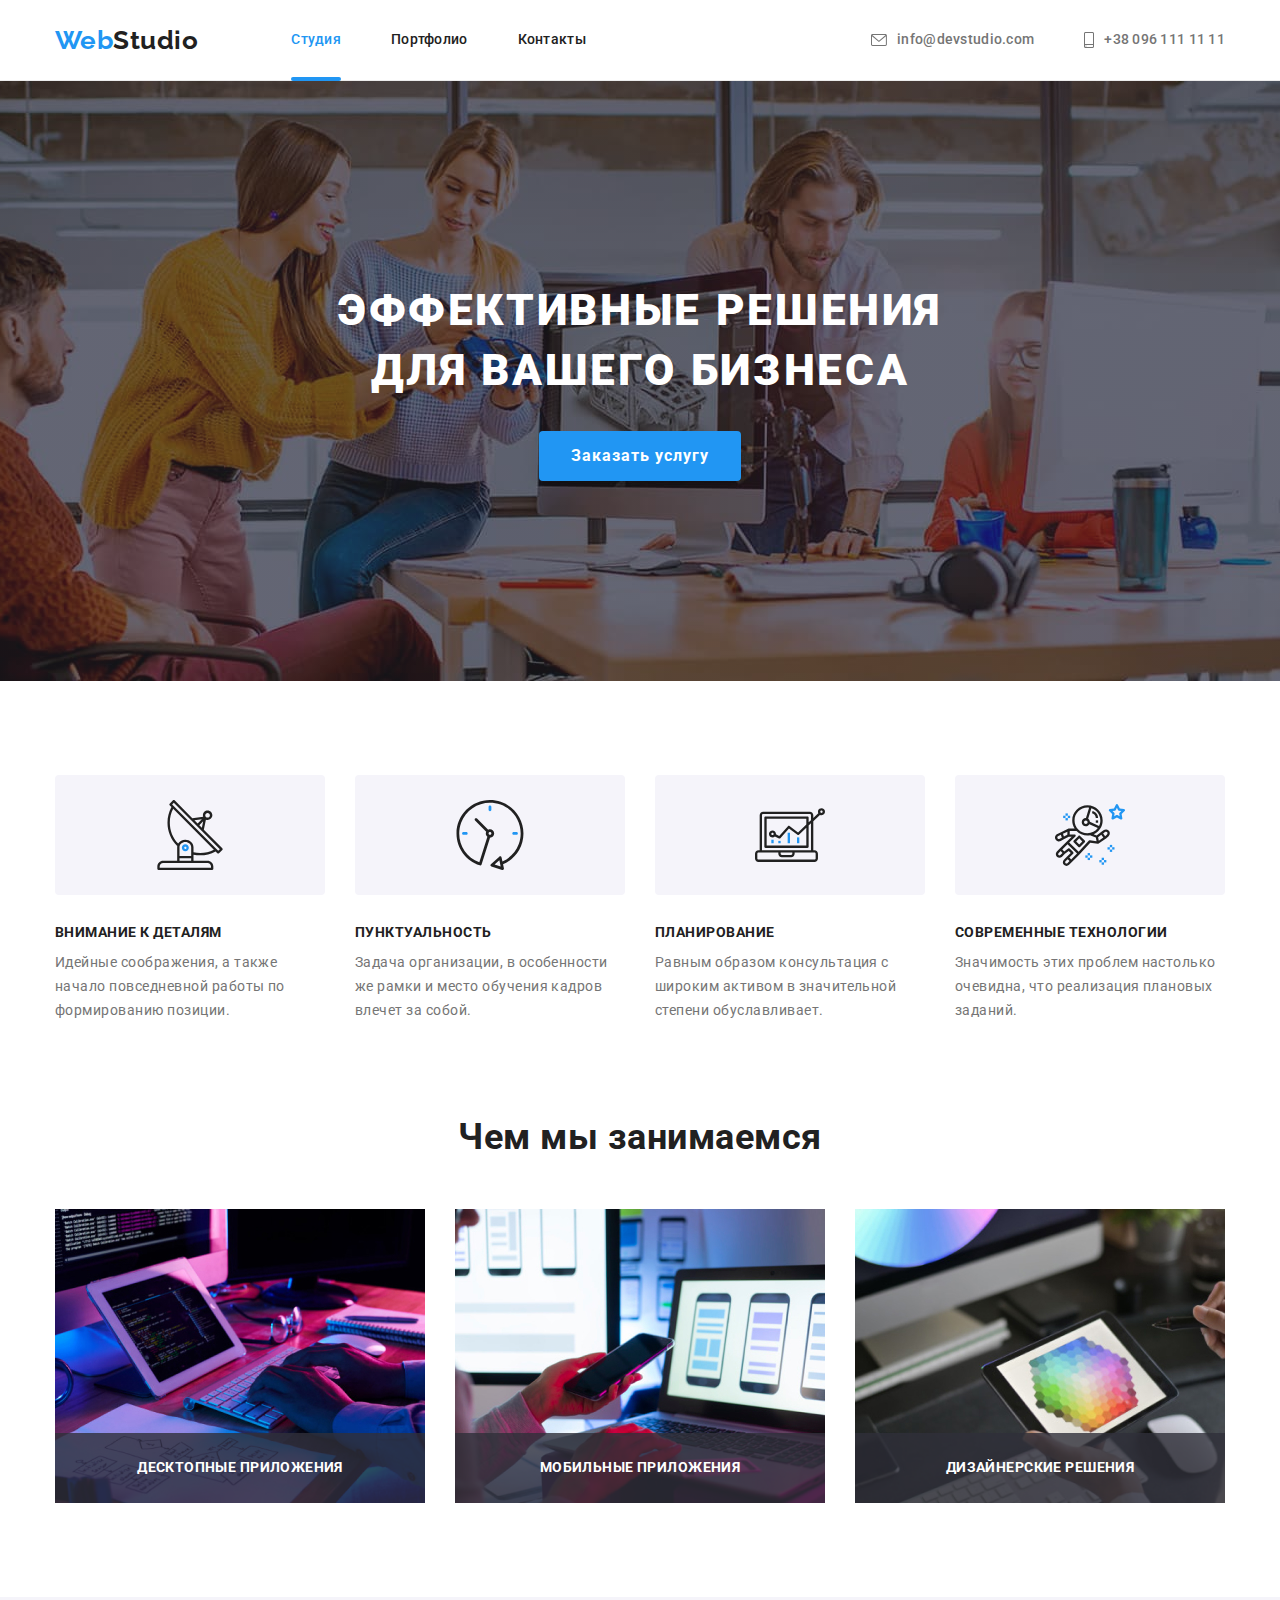
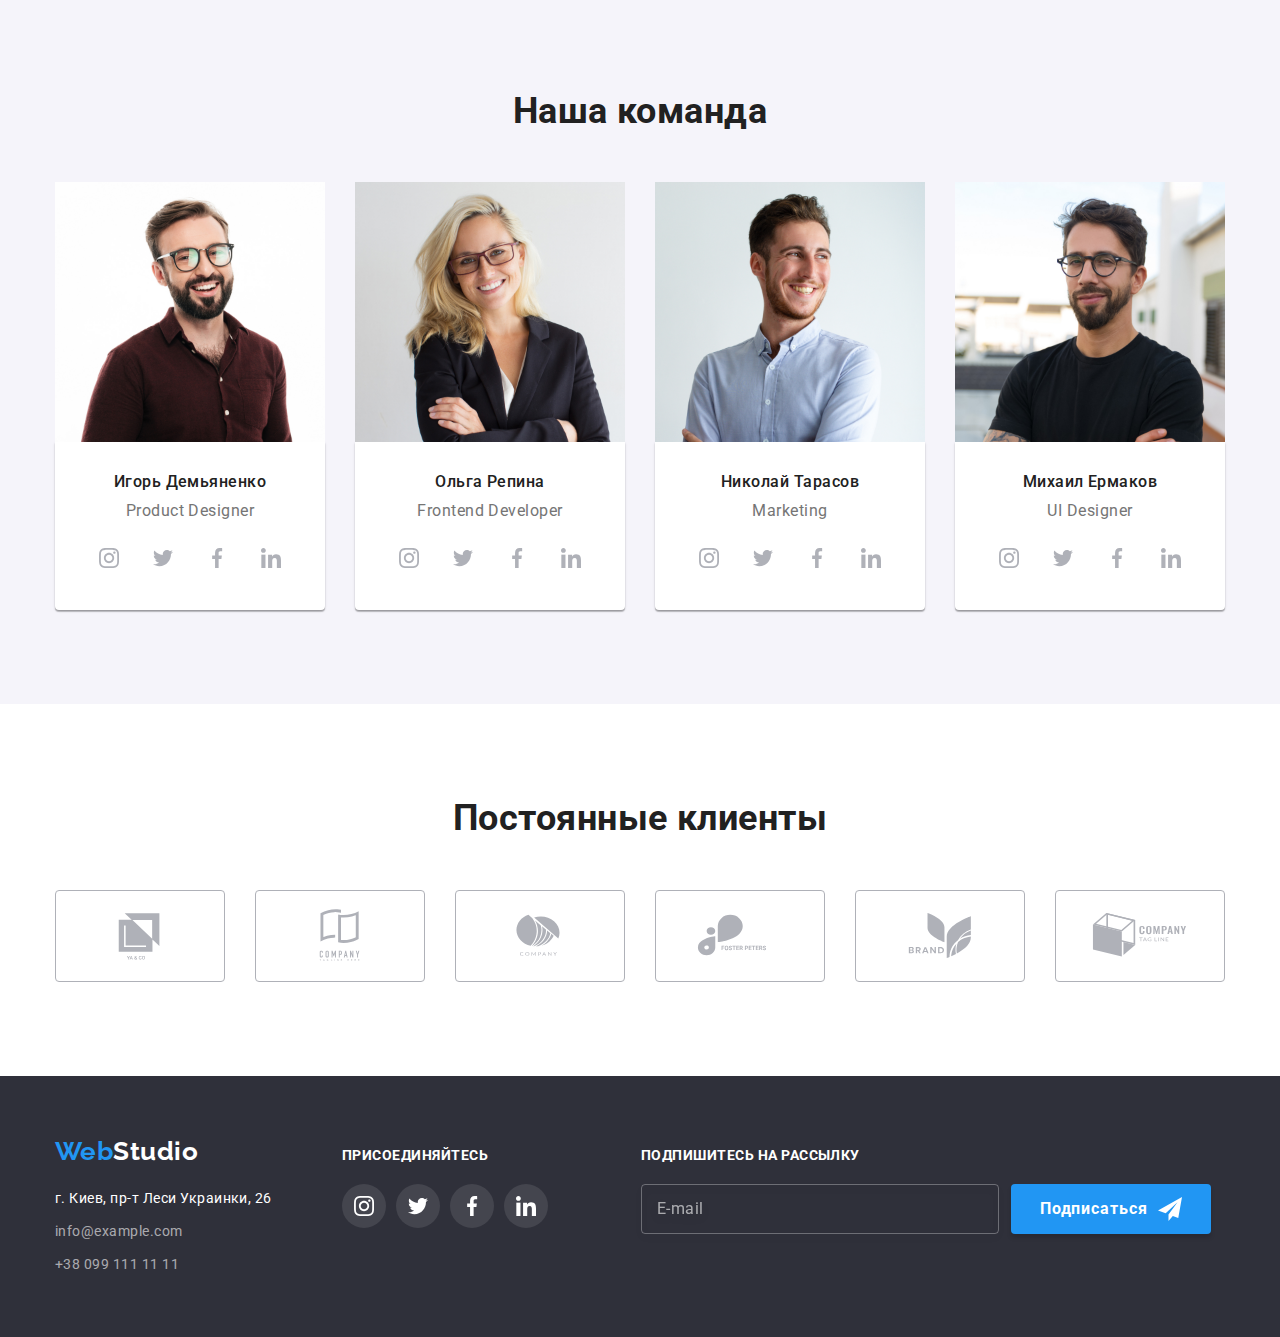
==== index.html @ 92950738 "Добавлены файлы шестой домашней работы" ====
<!DOCTYPE html>
<html lang="ru">
<head>
  <meta charset="UTF-8" />
  <meta http-equiv="X-UA-Compatible" content="IE=edge" />
  <meta name="viewport" content="width=device-width, initial-scale=1.0" />
  <title>WebStudio</title>
  <link rel="preconnect" href="https://fonts.googleapis.com" />
  <link rel="preconnect" href="https://fonts.gstatic.com" crossorigin />
  <link href="https://fonts.googleapis.com/css2?family=Raleway:wght@700&family=Roboto:wght@400;500;700;900&display=swap"
    rel="stylesheet" />
  <link rel="stylesheet" href="https://cdnjs.cloudflare.com/ajax/libs/modern-normalize/1.1.0/modern-normalize.min.css" />
  <link rel="stylesheet" href="./css/styles.css" />
</head>
<body>
  <!-- Шапка сайта -->
  <header class="page-header">
    <div class="header-container container">
      <a href="/" class="logo header-logo-margin">Web<span class="header-logo">Studio</span></a>

      <!-- Навигация сайта -->
      <nav>
        <ul class="site-nav list">
          <li class="site-nav-item">
            <a href="./index.html" class="site-nav-link current">Студия</a>
          </li>
          <li class="site-nav-item">
            <a href="./portfolio.html" class="site-nav-link">Портфолио</a>
          </li>
          <li class="site-nav-item">
            <a href="" class="site-nav-link">Контакты</a>
          </li>
        </ul>
      </nav>

      <ul class="contacts-nav list">
        <li class="contacts-nav-item">
          <a href="mailto:info@devstudio.com" class="contacts-nav-link">
            <svg class="contacts-nav-icon" width="16" height="12">
              <use href="./images/icons.svg#envelope-icon"></use>
            </svg>
          info@devstudio.com</a>
        </li>
        <li class="contacts-nav-item">
          <a href="tel:+380961111111" class="contacts-nav-link">
            <svg class="contacts-nav-icon" width="10" height="16">
              <use href="./images/icons.svg#smartphone-icon"></use>
            </svg>
            +38 096 111 11 11</a>
        </li>
      </ul>
    </div>
  </header>
    
  <!-- Основная часть сайта -->
  <main>
    <!-- Герой -->
    <section class="hero hero-overlay">
      <div class="container">
        <h1 class="hero-title">Эффективные решения для вашего бизнеса</h1>
        <button type="button" class="hero-button button" data-modal-open>Заказать услугу</button>
      </div>
    </section>

    <!-- Особенности -->
    <section class="features section">
      <div class="container">
        <h2 class="features-title section-title visually-hidden">Особенности</h2>

        <ul class="features-list list">
          <li class="features-list-item">
            <div class="features-icon-bg">
              <svg class="antenna-icon" width="70" height="70">
                <use href="./images/icons.svg#antenna-icon"></use>
              </svg>
            </div>
            <h3 class="features-list-title">Внимание к деталям</h3>
            <p class="features-list-text">
              Идейные соображения, а также начало повседневной работы по формированию позиции.
            </p>
          </li>

          <li class="features-list-item">
            <div class="features-icon-bg">
              <svg class="clock-icon" width="70" height="70">
                <use href="./images/icons.svg#clock-icon"></use>
              </svg>
            </div>
            <h3 class="features-list-title">Пунктуальность</h3>
            <p class="features-list-text">
              Задача организации, в особенности же рамки и место обучения кадров влечет за собой.
            </p>
          </li>

          <li class="features-list-item">
            <div class="features-icon-bg">
              <svg class="diagram-icon" width="70" height="70">
                <use href="./images/icons.svg#diagram-icon"></use>
              </svg>
            </div>
            <h3 class="features-list-title">Планирование</h3>
            <p class="features-list-text">
              Равным образом консультация с широким активом в значительной степени обуславливает.
            </p>
          </li>

          <li class="features-list-item">
            <div class="features-icon-bg">
              <svg class="astronaut-icon" width="70" height="70">
                <use href="./images/icons.svg#astronaut-icon"></use>
              </svg>
            </div>
            <h3 class="features-list-title">Современные технологии</h3>
            <p class="features-list-text">
              Значимость этих проблем настолько очевидна, что реализация плановых заданий.
            </p>
          </li>
        </ul>
      </div>
    </section>
            
    <!-- Чем мы занимаемся -->      
    <section class="skills section no-padding">
      <div class="container">
        <h2 class="skills-title section-title">Чем мы занимаемся</h2>

        <ul class="skills-list list">
          <li class="skills-list-item">
            <div class="skills-list-thumb">
              <img src="./images/work-1.jpg" 
                alt="Человек печатает на клавиатуре подключенной к планшету" 
                width="370"
                height="294" 
                class=skills-list-img />
              <p class="skills-list-text">Десктопные приложения</p>
            </div>
          </li>

          <li class="skills-list-item">
            <div class="skills-list-thumb">
              <img src="./images/work-2.jpg" 
                alt="Человек держит смартфон и работает за компьютером" 
                width="370"
                height="294"
                class=skills-list-img />
              <p class="skills-list-text">Мобильные приложения</p>
            </div>
          </li>

          <li class="skills-list-item">
            <div class="skills-list-thumb">
              <img src="./images/work-3.jpg" 
                alt="Человек работает с палитрой цветов на планшете" 
                width="370"
                height="294"
                class=skills-list-img />
              <p class="skills-list-text">Дизайнерские решения</p>
            </div>
          </li>
        </ul>
      </div>
    </section>

    <!-- Наша команда -->
    <section class="team section">
      <div class="container">
        <h2 class="team-title section-title">Наша команда</h2>

        <ul class="team-list list">
          <li class="team-list-item">
            <img src="./images/man-1.jpg" 
              alt="Мужчина в очках и бордовой рубашке" 
              width="270"
              height="260" 
              class="team-list-img" />
            <div class="team-card-container">
              <h3 class="team-card-title">Игорь Демьяненко</h3>
              <p class="team-card-text" lang="en">Product Designer</p>

              <ul class="team-social-list list">
                <li class="team-social-item">
                  <a href="" class="team-social-link" aria-label="Instagram">
                    <svg class="team-social-icon" width="20" height="20">
                      <use href="./images/icons.svg#instagram-icon"></use>
                    </svg>
                  </a>
                </li>
                <li class="team-social-item">
                  <a href="" class="team-social-link" aria-label="Twitter">
                    <svg class="team-social-icon" width="20" height="20">
                      <use href="./images/icons.svg#twitter-icon"></use>
                    </svg>
                  </a>
                </li>
                <li class="team-social-item">
                  <a href="" class="team-social-link" aria-label="Facebook">
                    <svg class="team-social-icon" width="20" height="20">
                      <use href="./images/icons.svg#facebook-icon"></use>
                    </svg>
                  </a>
                </li>
                <li class="team-social-item">
                  <a href="" class="team-social-link" aria-label="LinkedIn">
                    <svg class="team-social-icon" width="20" height="20">
                      <use href="./images/icons.svg#linkedin-icon"></use>
                    </svg>
                  </a>
                </li>
              </ul>
            </div>
          </li>

          <li class="team-list-item">
            <img src="./images/woman-2.jpg" 
              alt="Женщина в очках и пиджаке" 
              width="270"
              height="260"
              class="team-list-img" />
            <div class="team-card-container">
              <h3 class="team-card-title">Ольга Репина</h3>
              <p class="team-card-text" lang="en">Frontend Developer</p>

              <ul class="team-social-list list">
                <li class="team-social-item">
                  <a href="" class="team-social-link" aria-label="Instagram">
                    <svg class="team-social-icon" width="20" height="20">
                      <use href="./images/icons.svg#instagram-icon"></use>
                    </svg>
                  </a>
                </li>
                <li class="team-social-item">
                  <a href="" class="team-social-link" aria-label="Twitter">
                    <svg class="team-social-icon" width="20" height="20">
                      <use href="./images/icons.svg#twitter-icon"></use>
                    </svg>
                  </a>
                </li>
                <li class="team-social-item">
                  <a href="" class="team-social-link" aria-label="Facebook">
                    <svg class="team-social-icon" width="20" height="20">
                      <use href="./images/icons.svg#facebook-icon"></use>
                    </svg>
                  </a>
                </li>
                <li class="team-social-item">
                  <a href="" class="team-social-link" aria-label="LinkedIn">
                    <svg class="team-social-icon" width="20" height="20">
                      <use href="./images/icons.svg#linkedin-icon"></use>
                    </svg>
                  </a>
                </li>
              </ul>
            </div>
          </li>

          <li class="team-list-item">
            <img src="./images/man-3.jpg" 
              alt="Мужчина в голубой рубашке" 
              width="270"
              height="260"
              class="team-list-img" />
            <div class="team-card-container">
              <h3 class="team-card-title">Николай Тарасов</h3>
              <p class="team-card-text" lang="en">Marketing</p>

              <ul class="team-social-list list">
                <li class="team-social-item">
                  <a href="" class="team-social-link" aria-label="Instagram">
                    <svg class="team-social-icon" width="20" height="20">
                      <use href="./images/icons.svg#instagram-icon"></use>
                    </svg>
                  </a>
                </li>
                <li class="team-social-item">
                  <a href="" class="team-social-link" aria-label="Twitter">
                    <svg class="team-social-icon" width="20" height="20">
                      <use href="./images/icons.svg#twitter-icon"></use>
                    </svg>
                  </a>
                </li>
                <li class="team-social-item">
                  <a href="" class="team-social-link" aria-label="Facebook">
                    <svg class="team-social-icon" width="20" height="20">
                      <use href="./images/icons.svg#facebook-icon"></use>
                    </svg>
                  </a>
                </li>
                <li class="team-social-item">
                  <a href="" class="team-social-link" aria-label="LinkedIn">
                    <svg class="team-social-icon" width="20" height="20">
                      <use href="./images/icons.svg#linkedin-icon"></use>
                    </svg>
                  </a>
                </li>
              </ul>
            </div>
          </li>
          
          <li class="team-list-item">
            <img src="./images/man-4.jpg" 
              alt="Мужчина в очках и черной футболке" 
              width="270"
              height="260"
              class="team-list-img" />
            <div class="team-card-container">
              <h3 class="team-card-title">Михаил Ермаков</h3>
              <p class="team-card-text" lang="en">UI Designer</p>

              <ul class="team-social-list list">
                <li class="team-social-item">
                  <a href="" class="team-social-link" aria-label="Instagram">
                    <svg class="team-social-icon" width="20" height="20">
                      <use href="./images/icons.svg#instagram-icon"></use>
                    </svg>
                  </a>
                </li>
                <li class="team-social-item">
                  <a href="" class="team-social-link" aria-label="Twitter">
                    <svg class="team-social-icon" width="20" height="20">
                      <use href="./images/icons.svg#twitter-icon"></use>
                    </svg>
                  </a>
                </li>
                <li class="team-social-item">
                  <a href="" class="team-social-link" aria-label="Facebook">
                    <svg class="team-social-icon" width="20" height="20">
                      <use href="./images/icons.svg#facebook-icon"></use>
                    </svg>
                  </a>
                </li>
                <li class="team-social-item">
                  <a href="" class="team-social-link" aria-label="LinkedIn">
                    <svg class="team-social-icon" width="20" height="20">
                      <use href="./images/icons.svg#linkedin-icon"></use>
                    </svg>
                  </a>
                </li>
              </ul>
            </div>
          </li>
        </ul>
      </div>
    </section>

    <!-- Постоянные клиенты -->
    <section class="clients section">
      <div class="container">
        <h2 class="clients-title section-title">Постоянные клиенты</h2>

        <ul class="clients-list list">
          <li class="clients-list-item">
            <a href="" class="clients-list-link">
              <svg class="clients-list-icon" width="106" height="60">
                <use href="./images/icons.svg#logo-company-1"></use>
              </svg>
            </a>
          </li>
          <li class="clients-list-item">
            <a href="" class="clients-list-link">
              <svg class="clients-list-icon" width="106" height="60">
                <use href="./images/icons.svg#logo-company-2"></use>
              </svg>
            </a>
          </li>
          <li class="clients-list-item">
            <a href="" class="clients-list-link">
              <svg class="clients-list-icon" width="106" height="60">
                <use href="./images/icons.svg#logo-company-3"></use>
              </svg>
            </a>
          </li>
          <li class="clients-list-item">
            <a href="" class="clients-list-link">
              <svg class="clients-list-icon" width="106" height="60">
                <use href="./images/icons.svg#logo-company-4"></use>
              </svg>
            </a>
          </li>
          <li class="clients-list-item">
            <a href="" class="clients-list-link">
              <svg class="clients-list-icon" width="106" height="60">
                <use href="./images/icons.svg#logo-company-5"></use>
              </svg>
            </a>
          </li>
          <li class="clients-list-item">
            <a href="" class="clients-list-link">
              <svg class="clients-list-icon" width="106" height="60">
                <use href="./images/icons.svg#logo-company-6"></use>
              </svg>
            </a>
          </li>
        </ul>
      </div>
    </section>
  </main>

  <!-- Подвал сайта-->
  <footer class="footer">
    <div class="footer-container container">
      <div class="address-connect">
        <a href="/" class="logo footer-logo-margin">Web<span class="footer-logo">Studio</span></a>
        <address>

          <ul class="address-list list">
            <li class="address-list-item">
              <a href="https://goo.gl/maps/LnpC9YfZU35sji429" 
                target="_blank" 
                rel="noopener noreferrer nofollow"
                class="address-list-link map">г. Киев, пр-т Леси Украинки, 26
              </a>
            </li>
            <li class="address-list-item">
              <a href="mailto:info@example.com" class="address-list-link">info@example.com</a>
            </li>
            <li class="address-list-item">
              <a href="tel:+380991111111" class="address-list-link">+38 099 111 11 11</a>
            </li>
          </ul>
        </address>
      </div>

      <div class="footer-connect">
        <p class="footer-connect-text">присоединяйтесь</p>
        <ul class="footer-connect-list list">
          <li class="footer-connect-item">
            <a href="" class="footer-connect-link" aria-label="Instagram">
              <svg class="footer-connect-icon" width="20" height="20">
                <use href="./images/icons.svg#instagram-icon"></use>
              </svg>
            </a>
          </li>
          <li class="footer-connect-item">
            <a href="" class="footer-connect-link" aria-label="Twitter">
              <svg class="footer-connect-icon" width="20" height="20">
                <use href="./images/icons.svg#twitter-icon"></use>
              </svg>
            </a>
          </li>
          <li class="footer-connect-item">
            <a href="" class="footer-connect-link" aria-label="Facebook">
              <svg class="footer-connect-icon" width="20" height="20">
                <use href="./images/icons.svg#facebook-icon"></use>
              </svg>
            </a>
          </li>
          <li class="footer-connect-item">
            <a href="" class="footer-connect-link" aria-label="LinkedIn">
              <svg class="footer-connect-icon" width="20" height="20">
                <use href="./images/icons.svg#linkedin-icon"></use>
              </svg>
            </a>
          </li>
        </ul>
      </div>

      <div class="footer-form-decor">
        <p class="footer-form-title">Подпишитесь на рассылку</p>
        <form class="footer-form">
          <label for="subscribe-email" class="footer-form-label"></label>
          <input 
            type="email" 
            name="subcribe-email" 
            class="footer-form-input" 
            placeholder="E-mail" 
            required 
            id="subscribe-email" 
          />

          <button type="submit" class="footer-form-btn">Подписаться
            <svg class="footer-send-icon" width="24" height="24">
              <use href="./images/icons.svg#icon-send"></use>
            </svg>
          </button>
        </form>
      </div>
    </div>
  </footer>

  <!-- Модальное окно -->
  <div class="backdrop is-hidden" data-modal>
    <div class="modal">
      <button type="button" class="modal-close-btn" data-modal-close>
        <svg class="modal-close-btn-icon" width="18" height="18">
          <use href="./images/icons.svg#close-btn-icon"></use>
        </svg>
      </button>
      <p class="modal-form-title">Оставьте свои данные, мы вам перезвоним</p>
      <form class="modal-form">
        <div class="modal-form-field">
          <label for="user-name" class="modal-form-label">Имя</label>
          <div class="modal-input-wrap">
            <input 
              type="text" 
              name="user-name" 
              class="modal-form-input" 
              id="user-name" 
              required 
            />
            <svg class="modal-icon" width="18" height="18">
              <use href="./images/icons.svg#person-modal-icon"></use>
            </svg>
          </div>
        </div>
        <div class="modal-form-field">
          <label for="user-tel" class="modal-form-label">Телефон</label>
          <div class="modal-input-wrap">
            <input 
              type="tel" 
              name="user-tel" 
              class="modal-form-input" 
              id="user-tel" 
              required 
            />
            <svg class="modal-icon" width="18" height="18">
              <use href="./images/icons.svg#phone-modal-icon"></use>
            </svg>
          </div>
        </div>
        <div class="modal-form-field">
          <label for="user-email" class="modal-form-label">Почта</label>
          <div class="modal-input-wrap">
            <input 
              type="email" 
              name="user-email" 
              class="modal-form-input" 
              id="user-email" 
              required 
            />
            <svg class="modal-icon" width="18" height="18">
              <use href="./images/icons.svg#email-modal-icon"></use>
            </svg>
          </div>
        </div>
        <div class="modal-form-field">
          <label for="user-comment" class="modal-form-label">Комментарий</label>
          <textarea 
            name="user-comment" 
            id="user-comment"  
            class="modal-form-text-area"
            placeholder="Введите текст"
          ></textarea>
        </div>

        <div class="modal-form-agreement">
          <input 
            type="checkbox" 
            name="user-agreement" 
            class="modal-form-check visually-hidden"
            id="user-agreement" 
          />
          <label for="user-agreement" class="modal-form-agreement-text">
            <span>
              <svg class="modal-check-icon" width="16" height="15">
                <use href="./images/icons.svg#check-icon"></use>
              </svg>
            </span>
            Соглашаюсь с рассылкой и принимаю&nbsp;<a href="/" class="modal-form-agreement-link">Условия договора</a>
          </label>
        </div>

        <button type="submit" class="button modal-form-btn">Отправить</button>
      </form>
    </div>
  </div>

  <!-- JavaScript-->
  <script src="./js/modal.js"></script>
</body>
</html>
---- css/styles.css ----
:root {
  --primary-text-color: #757575;
  --secondary-text-color: #ffffff;
  --title-text-color: #212121;
  --accent-color: #2196f3;
  --primary-bg-color: #ffffff;
  --secondary-bg-color: #f5f4fa;
  --footer-bg-color: #2f303a;
  --hero-button-hover: #188ce8;
  --social-link-color: #afb1b8;
  --container-border-color: #eeeeee;

  --card-set-gap: 30px;

  --transition-cubic: cubic-bezier(0.4, 0, 0.2, 1);
}

p,
h1,
h2,
h3,
h4,
h5,
h6 {
  padding-top: 0;
  padding-bottom: 0;
  margin-top: 0;
  margin-bottom: 0;
}

img {
  display: block;
  max-width: 100%;
  height: auto;
}

body {
  font-family: Roboto, sans-serif;
  letter-spacing: 0.03em;

  background-color: var(--primary-bg-color);
  color: var(--primary-text-color);
}

.list {
  list-style: none;

  padding: 0;
  margin: 0;
}

.container {
  width: 1200px;
  padding-left: 15px;
  padding-right: 15px;
  margin-left: auto;
  margin-right: auto;
}

/* -------------------------------- Header -------------------------------- */

.header-container {
  display: flex;
  align-items: center;
}

.page-header {
  border-bottom: 1px solid #ececec;
}

.logo {
  display: inline-block;

  font-family: Raleway, sans-serif;
  font-weight: 700;
  font-size: 26px;
  line-height: 1.19;
  text-decoration: none;

  color: var(--accent-color);
}

.header-logo-margin {
  padding-top: 24px;
  padding-bottom: 24px;
  margin-right: 93px;
}

.header-logo {
  color: var(--title-text-color);
}

.visually-hidden {
  position: absolute;
  clip: rect(0 0 0 0);

  width: 1px;
  height: 1px;

  margin: -1px;
}

/* -------------------------------- Site nav -------------------------------- */

.site-nav {
  display: flex;
}

.site-nav-item {
  position: relative;
}

.current::after {
  position: absolute;
  bottom: -1px;
  left: 0;
  content: '';

  width: 100%;
  height: 4px;

  background-color: var(--accent-color);
  border-radius: 2px;
}

.site-nav-item:not(:last-child) {
  margin-right: 50px;
}

.site-nav-link {
  display: block;
  padding-top: 32px;
  padding-bottom: 32px;

  font-weight: 500;
  font-size: 14px;
  line-height: 1.14;
  letter-spacing: 0.02em;
  text-decoration: none;

  color: var(--title-text-color);

  transition: color 250ms var(--transition-cubic);
}

.site-nav-link:hover,
.site-nav-link:focus {
  color: var(--accent-color);
}

.site-nav-link.current {
  color: var(--accent-color);
}

/* -------------------------------- Contacts nav -------------------------------- */

.contacts-nav {
  display: flex;
  margin-left: auto;
}

.contacts-nav-item:not(:last-child) {
  margin-right: 50px;
}

.contacts-nav-link {
  display: flex;
  padding-top: 32px;
  padding-bottom: 32px;
  align-items: center;

  font-weight: 500;
  font-size: 14px;
  line-height: 1.14;
  letter-spacing: 0.02em;
  text-decoration: none;

  color: var(--primary-text-color);

  transition: color 250ms var(--transition-cubic);
}

.contacts-nav-link:hover,
.contacts-nav-link:focus {
  color: var(--accent-color);
}

.contacts-nav-icon {
  margin-right: 10px;

  fill: currentColor;
}

/* -------------------------------- Hero -------------------------------- */

.hero {
  padding-top: 200px;
  padding-bottom: 200px;

  text-align: center;
}

.hero-overlay {
  max-width: 1600px;
  height: 600px;
  margin-left: auto;
  margin-right: auto;

  background-image: linear-gradient(
      rgba(47, 48, 58, 0.4),
      rgba(47, 48, 58, 0.4)
    ),
    url(../images/hero-bg.jpg);
  background-repeat: no-repeat;
  background-position: center;
  background-size: cover;
  background-color: var(--footer-bg-color);
}

.hero-title {
  width: 696px;
  margin: 0 auto;
  margin-bottom: 30px;

  font-weight: 900;
  font-size: 44px;
  line-height: 1.36;
  letter-spacing: 0.06em;
  text-transform: uppercase;

  color: var(--secondary-text-color);
}

/* -------------------------------- Section -------------------------------- */

.section {
  padding-top: 94px;
  padding-bottom: 94px;
}

.section.no-padding {
  padding-top: 0;
  padding-bottom: 94px;
}

.section-title {
  margin-bottom: 0;

  font-weight: 700;
  font-size: 36px;
  line-height: 1.16;
  text-align: center;

  color: var(--title-text-color);
}

/* -------------------------------- Features -------------------------------- */

.features-list {
  display: flex;
  flex-wrap: wrap;
  justify-content: center;
  align-items: center;
  margin-left: calc(-1 * var(--card-set-gap));
}

.features-list-item {
  flex-basis: calc(100% / 4 - var(--card-set-gap));
  margin-left: var(--card-set-gap);
}

.features-icon-bg {
  display: flex;
  justify-content: center;
  align-items: center;

  width: 270px;
  height: 120px;
  margin-bottom: var(--card-set-gap);
  border-radius: 4px;

  background-color: var(--secondary-bg-color);
}

.antenna-icon {
  display: flex;
  justify-content: center;
  align-items: center;
}

.features-list-title {
  margin-bottom: 10px;

  font-weight: 700;
  font-size: 14px;
  line-height: 1.14;
  text-transform: uppercase;

  color: var(--title-text-color);
}

.features-list-text {
  font-weight: 400;
  font-size: 14px;
  line-height: 1.71;
}

/* -------------------------------- Skills -------------------------------- */

.skills-title {
  margin-bottom: 50px;
}

.skills-list {
  display: flex;
  flex-wrap: wrap;
  justify-content: center;
  margin-left: calc(-1 * var(--card-set-gap));
}

.skills-list-item {
  flex-basis: calc(100% / 3 - var(--card-set-gap));
  margin-left: var(--card-set-gap);
}

.skills-list-thumb {
  position: relative;
}

.skills-list-text {
  position: absolute;
  width: 370px;
  height: 70px;
  bottom: 0;
  left: 0;

  display: flex;
  justify-content: center;
  align-items: center;

  font-weight: 700;
  font-size: 14px;
  line-height: 1.14;
  text-align: center;
  letter-spacing: 0.03em;
  text-transform: uppercase;

  color: var(--secondary-text-color);
  background-color: rgba(47, 48, 58, 0.8);
}

/* -------------------------------- Team -------------------------------- */

.team {
  background-color: var(--secondary-bg-color);
}

.team-title {
  margin-bottom: 50px;
}

.team-list {
  display: flex;
  flex-wrap: wrap;
  justify-content: center;
  margin-left: calc(-1 * var(--card-set-gap));
}

.team-list-item {
  flex-basis: calc(100% / 4 - var(--card-set-gap));
  margin-left: var(--card-set-gap);
}

.team-card-container {
  padding: 30px 32px;
  border-radius: 0px 0px 4px 4px;

  text-align: center;

  box-shadow: 0px 1px 3px rgba(0, 0, 0, 0.12), 0px 1px 1px rgba(0, 0, 0, 0.14),
    0px 2px 1px rgba(0, 0, 0, 0.2);
  background-color: var(--primary-bg-color);
}

.team-card-title {
  margin-bottom: 10px;

  font-weight: 500;
  font-size: 16px;
  line-height: 1.19;

  color: var(--title-text-color);
}

.team-card-text {
  margin-bottom: 16px;

  font-weight: 400;
  font-size: 16px;
  line-height: 1.19;
}

.team-social-list {
  display: flex;
  justify-content: center;
  align-items: center;
}

.team-social-item + .team-social-item {
  margin-left: 10px;
}

.team-social-link {
  display: flex;
  justify-content: center;
  align-items: center;

  width: 44px;
  height: 44px;

  border-radius: 50%;
  background-color: transparent;

  color: var(--social-link-color);

  transition: color 250ms var(--transition-cubic),
    background-color 250ms var(--transition-cubic);
}

.team-social-link:hover,
.team-social-link:focus {
  color: var(--secondary-text-color);
  background-color: var(--accent-color);
}

.team-social-icon {
  fill: currentColor;
}

/* -------------------------------- Clients -------------------------------- */

.clients-title {
  margin-bottom: 50px;
}

.clients-list {
  display: flex;
  justify-content: center;
  align-items: center;
}

.clients-list-item + .clients-list-item {
  margin-left: var(--card-set-gap);
}

.clients-list-link {
  display: flex;
  justify-content: center;
  align-items: center;
  box-sizing: border-box;

  width: 170px;
  height: 92px;
  border: 1px solid var(--social-link-color);
  border-radius: 4px;

  color: var(--social-link-color);

  transition: color 250ms var(--transition-cubic),
    border-color 250ms var(--transition-cubic);
}

.clients-list-link:hover,
.clients-list-link:focus {
  color: var(--accent-color);
  border-color: var(--accent-color);
}

.clients-list-icon {
  fill: currentColor;
}

/* -------------------------------- Footer -------------------------------- */

.footer {
  padding-top: 60px;
  padding-bottom: 60px;

  background-color: var(--footer-bg-color);
}

.footer-container {
  display: flex;
  align-items: baseline;
}

.footer-logo-margin {
  margin-bottom: 20px;
}

.footer-logo {
  color: var(--secondary-text-color);
}

.address-list-item:not(:last-child) {
  display: block;
  margin-bottom: 9px;
}

.address-list-link {
  font-family: Roboto;
  font-style: normal;
  font-size: 14px;
  line-height: 1.71;
  text-decoration: none;

  color: rgba(255, 255, 255, 0.6);

  transition: color 250ms var(--transition-cubic);
}

.address-list-link:hover,
.address-list-link:focus {
  color: var(--accent-color);
}

.address-list-link.map {
  color: var(--secondary-text-color);
}

.footer-connect {
  margin-left: 70px;
}

.footer-connect-text {
  margin-bottom: 20px;

  font-weight: 700;
  font-size: 14px;
  line-height: 1.14;
  text-transform: uppercase;

  color: var(--secondary-text-color);
}

.footer-connect-list {
  display: flex;
  flex-wrap: wrap;
}

.footer-connect-item + .footer-connect-item {
  margin-left: 10px;
}

.footer-connect-link {
  display: flex;
  justify-content: center;
  align-items: center;

  width: 44px;
  height: 44px;
  border-radius: 50%;

  color: var(--secondary-text-color);
  background-color: rgba(255, 255, 255, 0.1);

  transition: background-color 250ms var(--transition-cubic);
}

.footer-connect-link:hover,
.footer-connect-link:focus {
  background-color: var(--accent-color);
}

.footer-connect-icon {
  fill: currentColor;
}

.footer-form-decor {
  margin-left: 93px;
}

.footer-form {
  display: flex;
  flex-direction: row;
}

.footer-form-title {
  margin-bottom: 20px;

  font-weight: 700;
  font-size: 14px;
  line-height: 1.14;
  text-transform: uppercase;

  color: var(--secondary-text-color);
}

.footer-form-input {
  display: flex;
  align-items: center;

  padding: 15px 15px 16px;

  width: 358px;
  height: 50px;

  font-size: 16px;
  line-height: 1.25;
  letter-spacing: 0.03em;
  color: rgba(255, 255, 255, 0.6);

  border: 1px solid rgba(255, 255, 255, 0.3);
  filter: drop-shadow(0px 4px 4px rgba(0, 0, 0, 0.15));
  border-radius: 4px;
  background-color: transparent;
}

.footer-form-input::placeholder {
  font-size: 16px;
  line-height: 1.25;
  letter-spacing: 0.03em;
  color: rgba(255, 255, 255, 0.6);
}

/* -------------------------------- Buttons -------------------------------- */

.button {
  display: inline-block;

  border: none;
  border-radius: 4px;

  font-family: inherit;
  align-items: center;
  text-align: center;

  color: var(--title-text-color);
  background-color: var(--secondary-bg-color);

  cursor: pointer;
}

.hero-button {
  min-width: 200px;
  padding: 10px 32px;

  font-weight: 700;
  font-size: 16px;
  line-height: 1.87;
  letter-spacing: 0.06em;
  box-shadow: 0px 4px 4px rgba(0, 0, 0, 0.15);

  color: var(--secondary-text-color);
  background-color: var(--accent-color);

  transition: background-color 250ms var(--transition-cubic);
}

.hero-button:hover {
  background-color: var(--hero-button-hover);
}

.portfolio-filter-button {
  padding: 6px 22px;

  font-weight: 500;
  font-size: 16px;
  line-height: 1.62;

  transition: color 250ms var(--transition-cubic),
    background-color 250ms var(--transition-cubic),
    box-shadow 250ms var(--transition-cubic);
}

.portfolio-filter-button:hover,
.portfolio-filter-button:focus {
  color: var(--secondary-text-color);
  background-color: var(--accent-color);
  box-shadow: 0px 3px 1px rgba(0, 0, 0, 0.1), 0px 1px 2px rgba(0, 0, 0, 0.08),
    0px 2px 2px rgba(0, 0, 0, 0.12);
}

.current-button {
  color: var(--secondary-text-color);
  background-color: var(--accent-color);
}

.footer-form-btn {
  display: flex;
  justify-content: center;
  align-items: center;
  margin-left: 12px;

  width: 200px;
  height: 50px;

  font-family: inherit;
  font-weight: 700;
  font-size: 16px;
  line-height: 1.87;
  letter-spacing: 0.06em;
  box-shadow: 0px 4px 4px rgba(0, 0, 0, 0.15);
  border-radius: 4px;
  border: none;

  color: var(--secondary-text-color);
  background-color: var(--accent-color);

  transition: background-color 250ms var(--transition-cubic);
  cursor: pointer;
}

.footer-form-btn:hover,
.footer-form-btn:focus {
  background-color: var(--hero-button-hover);
}

.footer-send-icon {
  fill: currentColor;
  margin-left: 10px;
}

/* -------------------------------- Portfolio -------------------------------- */

.portfolio-filter-list {
  display: flex;
  flex-wrap: wrap;
  justify-content: center;

  margin-bottom: 50px;
}

.portfolio-filter-list-item + .portfolio-filter-list-item {
  margin-left: 8px;
}

.work-examples-list {
  display: flex;
  flex-wrap: wrap;

  margin-top: calc(-1 * var(--card-set-gap));
  margin-left: calc(-1 * var(--card-set-gap));
}

.work-examples-list-item {
  flex-basis: calc(100% / 3 - var(--card-set-gap));

  margin-top: var(--card-set-gap);
  margin-left: var(--card-set-gap);
}

.work-examples-link {
  display: block;

  text-decoration: none;

  transition: box-shadow 250ms var(--transition-cubic);
}

.work-examples-link:hover,
.work-examples-link:focus {
  box-shadow: 0px 1px 1px rgba(0, 0, 0, 0.12), 0px 4px 4px rgba(0, 0, 0, 0.06),
    1px 4px 6px rgba(0, 0, 0, 0.16);
}

.work-examples-thumb {
  position: relative;

  overflow: hidden;
}

.work-examples-overlay {
  position: absolute;
  top: 0;
  left: 0;

  display: block;
  padding: 63px 24px;

  width: 100%;
  height: 100%;

  background-color: rgba(33, 150, 243, 0.9);

  transform: translateY(101%);
  transition: transform 250ms var(--transition-cubic);
}

.work-examples-link:hover .work-examples-overlay {
  transform: translateY(0);
}

.work-examples-link:focus .work-examples-overlay {
  transform: translateY(0);
}

.work-examples-overlay-text {
  font-size: 18px;
  line-height: 1.56;

  color: var(--secondary-text-color);
}

.work-examples-card-container {
  padding: 20px 24px;

  box-sizing: border-box;
  border: 1px solid var(--container-border-color);
  border-top: 0;
}

.work-examples-card-title {
  margin-bottom: 4px;

  font-weight: 700;
  font-size: 18px;
  line-height: 2;
  letter-spacing: 0.06em;

  color: var(--title-text-color);
}

.work-examples-card-text {
  font-weight: 400;
  font-size: 16px;
  line-height: 1.87;

  color: var(--primary-text-color);
}

/* -------------------------------- Modal windows -------------------------------- */

.backdrop {
  position: fixed;
  top: 0;
  left: 0;

  width: 100vw;
  height: 100vh;

  background-color: rgba(0, 0, 0, 0.2);

  transition: opacity 500ms, visibility 500ms;
}

.backdrop.is-hidden .modal {
  transform: rotate(-270deg) scale(0.1) skew(40deg);
}

.is-hidden {
  visibility: hidden;
  opacity: 0;
  pointer-events: none;
}

.modal {
  position: absolute;
  top: 50%;
  left: 50%;

  padding: 40px;

  min-width: 528px;
  min-height: 581px;

  box-shadow: 0px 1px 3px rgba(0, 0, 0, 0.12), 0px 1px 1px rgba(0, 0, 0, 0.14),
    0px 2px 1px rgba(0, 0, 0, 0.2);
  border-radius: 4px;

  background-color: var(--primary-bg-color);

  transform: translate(-50%, -50%) rotate(0) scale(1) skew(0);
  transition: transform 500ms;
}

.modal-close-btn {
  position: absolute;
  top: 8px;
  right: 8px;

  display: flex;
  justify-content: center;
  align-items: center;

  width: 30px;
  height: 30px;

  border: 1px solid rgba(0, 0, 0, 0.1);
  border-radius: 50%;
  box-sizing: border-box;
  outline: none;

  background-color: var(--primary-bg-color);

  transition: color 250ms var(--transition-cubic);
  cursor: pointer;
}

.modal-close-btn:hover,
.modal-close-btn:focus {
  color: var(--accent-color);
}

.modal-close-btn-icon {
  fill: currentColor;
}

.modal-form-title {
  margin-bottom: 12px;

  font-weight: 700;
  font-size: 20px;
  line-height: 1.15;
  text-align: center;

  color: var(--title-text-color);
}

.modal-form {
  display: flex;
  flex-direction: column;
  align-items: center;
}

.modal-form-field {
  display: flex;
  flex-direction: column;

  margin-bottom: 10px;

  width: 100%;
}

.modal-form-field:nth-child(4) {
  margin-bottom: 20px;
}

.modal-form-label {
  display: block;

  margin-bottom: 4px;

  font-size: 12px;
  line-height: 1.17;
  letter-spacing: 0.01em;

  color: var(--primary-text-color);
}

.modal-input-wrap {
  position: relative;
  display: block;
}

.modal-form-input {
  padding: 12px 0 12px 42px;

  width: 100%;
  height: 40px;

  border: 1px solid rgba(33, 33, 33, 0.2);
  border-radius: 4px;

  outline: none;

  transition: border-color 250ms var(--transition-cubic);
}

.modal-form-input:focus {
  border-color: var(--accent-color);
}

.modal-form-input:hover + .modal-icon,
.modal-form-input:focus + .modal-icon {
  fill: var(--accent-color);
}

.modal-icon {
  position: absolute;
  left: 12px;
  top: 50%;

  fill: var(--title-text-color);

  transform: translateY(-50%);
  transition: fill 250ms var(--transition-cubic);
}

.modal-form-text-area {
  margin: 0;
  padding: 12px 16px 12px 16px;

  width: 100%;
  height: 120px;

  font-size: 14px;
  line-height: 1.17;
  letter-spacing: 0.01em;

  border: 1px solid rgba(33, 33, 33, 0.2);
  box-sizing: border-box;
  border-radius: 4px;
  resize: none;
  outline: none;

  transition: border-color 250ms var(--transition-cubic);
}

.modal-form-text-area::placeholder {
  font-size: 14px;
  line-height: 1.17;
  letter-spacing: 0.01em;

  color: rgba(117, 117, 117, 0.5);
}

.modal-form-text-area:focus {
  border-color: var(--accent-color);
}

.modal-form-agreement {
  display: flex;
  align-items: center;
  justify-content: center;

  margin-bottom: 30px;
}

.modal-form-agreement-text {
  display: flex;
  align-items: center;

  font-size: 14px;
  line-height: 1.71;

  color: var(--primary-text-color);
}

.modal-form-agreement-text span {
  display: flex;
  align-items: center;
  justify-content: center;

  margin-right: 7px;

  width: 16px;
  height: 15px;

  border: 2px solid var(--title-text-color);
  border-radius: 2px;
}

.modal-check-icon {
  fill: var(--secondary-text-color);
}

.modal-form-check:checked + .modal-form-agreement-text span {
  background-color: var(--accent-color);
  border: none;
}

.modal-form-agreement-link {
  font-size: 14px;
  line-height: 1.71;

  color: var(--accent-color);
}

.modal-form-btn {
  width: 200px;
  height: 50px;

  font-family: inherit;
  font-weight: 700;
  font-size: 16px;
  line-height: 1.87;
  letter-spacing: 0.06em;

  box-shadow: 0px 4px 4px rgba(0, 0, 0, 0.15);
  border-radius: 4px;

  color: var(--secondary-text-color);
  background-color: var(--accent-color);

  transition: background-color 250ms var(--transition-cubic);
}

.modal-form-btn:hover,
.modal-form-btn:focus {
  background-color: var(--hero-button-hover);
}
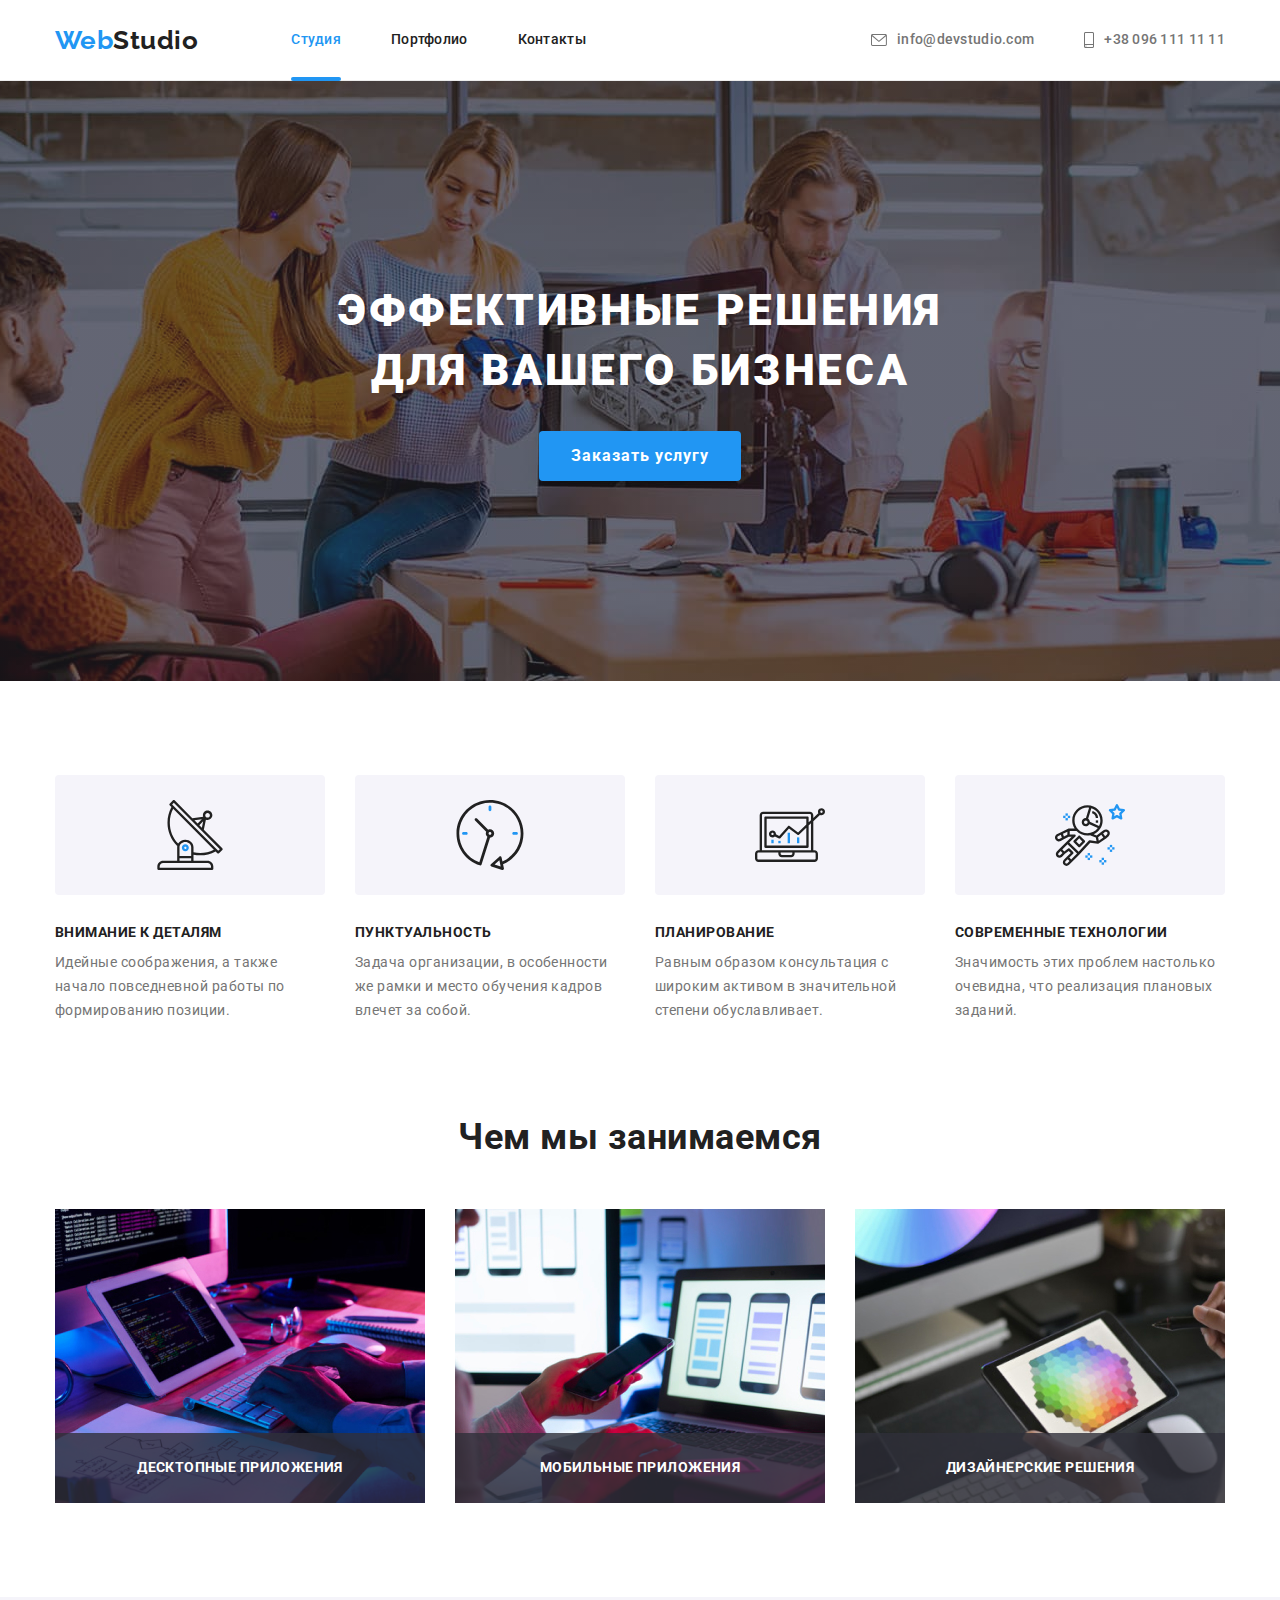
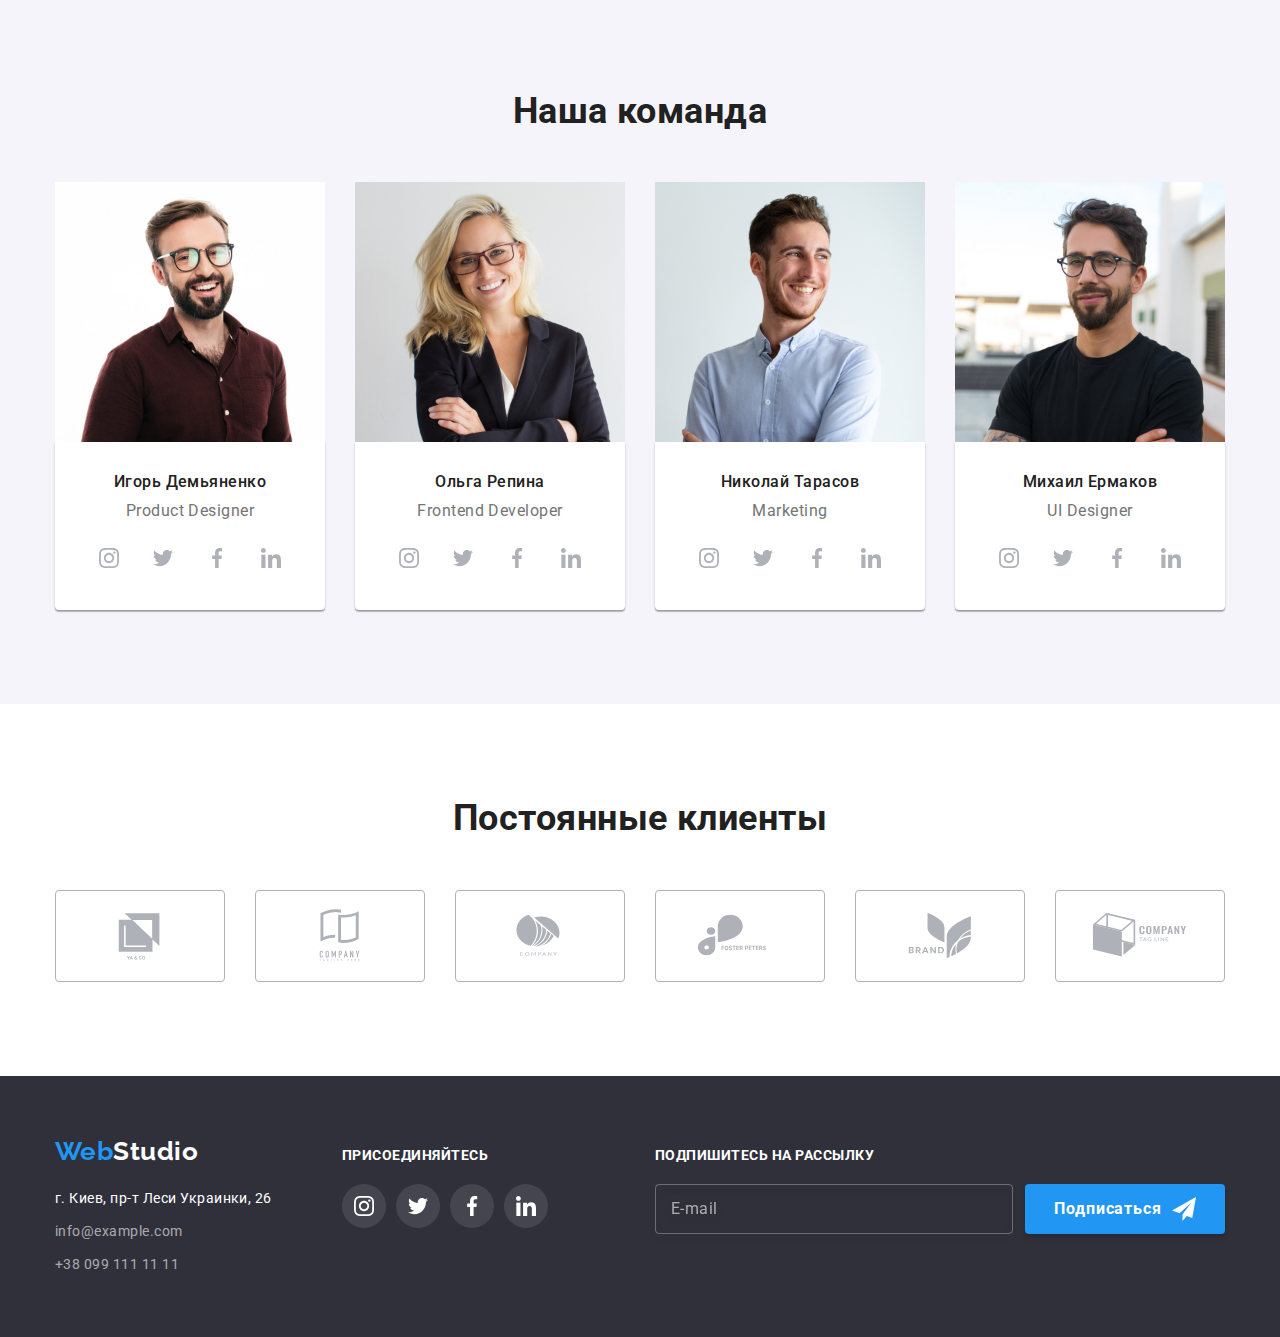
==== commit bc38295f: "Внесены правки согласно методологии БЭМ" ====
--- a/index.html
+++ b/index.html
@@ -15,35 +15,35 @@
 <body>
   <!-- Шапка сайта -->
   <header class="page-header">
-    <div class="header-container container">
-      <a href="/" class="logo header-logo-margin">Web<span class="header-logo">Studio</span></a>
+    <div class="page-header__container container">
+      <a href="/" class="page-header__logo logo">Web<span class="page-header__logo--black">Studio</span></a>
 
       <!-- Навигация сайта -->
       <nav>
         <ul class="site-nav list">
-          <li class="site-nav-item">
-            <a href="./index.html" class="site-nav-link current">Студия</a>
-          </li>
-          <li class="site-nav-item">
-            <a href="./portfolio.html" class="site-nav-link">Портфолио</a>
-          </li>
-          <li class="site-nav-item">
-            <a href="" class="site-nav-link">Контакты</a>
+          <li class="site-nav__item">
+            <a href="./index.html" class="site-nav__link current-link">Студия</a>
+          </li>
+          <li class="site-nav__item">
+            <a href="./portfolio.html" class="site-nav__link">Портфолио</a>
+          </li>
+          <li class="site-nav__item">
+            <a href="" class="site-nav__link">Контакты</a>
           </li>
         </ul>
       </nav>
 
       <ul class="contacts-nav list">
-        <li class="contacts-nav-item">
-          <a href="mailto:info@devstudio.com" class="contacts-nav-link">
-            <svg class="contacts-nav-icon" width="16" height="12">
+        <li class="contacts-nav__item">
+          <a href="mailto:info@devstudio.com" class="contacts-nav__link">
+            <svg class="contacts-nav__icon" width="16" height="12">
               <use href="./images/icons.svg#envelope-icon"></use>
             </svg>
           info@devstudio.com</a>
         </li>
-        <li class="contacts-nav-item">
-          <a href="tel:+380961111111" class="contacts-nav-link">
-            <svg class="contacts-nav-icon" width="10" height="16">
+        <li class="contacts-nav__item">
+          <a href="tel:+380961111111" class="contacts-nav__link">
+            <svg class="contacts-nav__icon" width="10" height="16">
               <use href="./images/icons.svg#smartphone-icon"></use>
             </svg>
             +38 096 111 11 11</a>
@@ -57,61 +57,61 @@
     <!-- Герой -->
     <section class="hero hero-overlay">
       <div class="container">
-        <h1 class="hero-title">Эффективные решения для вашего бизнеса</h1>
-        <button type="button" class="hero-button button" data-modal-open>Заказать услугу</button>
+        <h1 class="hero__title">Эффективные решения для вашего бизнеса</h1>
+        <button type="button" class="hero__button button" data-modal-open>Заказать услугу</button>
       </div>
     </section>
 
     <!-- Особенности -->
     <section class="features section">
       <div class="container">
-        <h2 class="features-title section-title visually-hidden">Особенности</h2>
-
-        <ul class="features-list list">
-          <li class="features-list-item">
-            <div class="features-icon-bg">
-              <svg class="antenna-icon" width="70" height="70">
+        <h2 class="features__title section-title visually-hidden">Особенности</h2>
+
+        <ul class="features__list list">
+          <li class="features__item">
+            <div class="features__item--bg">
+              <svg class="features__icon" width="70" height="70">
                 <use href="./images/icons.svg#antenna-icon"></use>
               </svg>
             </div>
-            <h3 class="features-list-title">Внимание к деталям</h3>
-            <p class="features-list-text">
+            <h3 class="features__label">Внимание к деталям</h3>
+            <p class="features__text">
               Идейные соображения, а также начало повседневной работы по формированию позиции.
             </p>
           </li>
 
-          <li class="features-list-item">
-            <div class="features-icon-bg">
-              <svg class="clock-icon" width="70" height="70">
+          <li class="features__item">
+            <div class="features__item--bg">
+              <svg class="features__icon" width="70" height="70">
                 <use href="./images/icons.svg#clock-icon"></use>
               </svg>
             </div>
-            <h3 class="features-list-title">Пунктуальность</h3>
-            <p class="features-list-text">
+            <h3 class="features__label">Пунктуальность</h3>
+            <p class="features__text">
               Задача организации, в особенности же рамки и место обучения кадров влечет за собой.
             </p>
           </li>
 
-          <li class="features-list-item">
-            <div class="features-icon-bg">
-              <svg class="diagram-icon" width="70" height="70">
+          <li class="features__item">
+            <div class="features__item--bg">
+              <svg class="features__icon" width="70" height="70">
                 <use href="./images/icons.svg#diagram-icon"></use>
               </svg>
             </div>
-            <h3 class="features-list-title">Планирование</h3>
-            <p class="features-list-text">
+            <h3 class="features__label">Планирование</h3>
+            <p class="features__text">
               Равным образом консультация с широким активом в значительной степени обуславливает.
             </p>
           </li>
 
-          <li class="features-list-item">
-            <div class="features-icon-bg">
-              <svg class="astronaut-icon" width="70" height="70">
+          <li class="features__item">
+            <div class="features__item--bg">
+              <svg class="features__icon" width="70" height="70">
                 <use href="./images/icons.svg#astronaut-icon"></use>
               </svg>
             </div>
-            <h3 class="features-list-title">Современные технологии</h3>
-            <p class="features-list-text">
+            <h3 class="features__label">Современные технологии</h3>
+            <p class="features__text">
               Значимость этих проблем настолько очевидна, что реализация плановых заданий.
             </p>
           </li>
@@ -120,41 +120,41 @@
     </section>
             
     <!-- Чем мы занимаемся -->      
-    <section class="skills section no-padding">
+    <section class="skills section section--nopadding">
       <div class="container">
-        <h2 class="skills-title section-title">Чем мы занимаемся</h2>
-
-        <ul class="skills-list list">
-          <li class="skills-list-item">
-            <div class="skills-list-thumb">
+        <h2 class="skills__title section-title">Чем мы занимаемся</h2>
+
+        <ul class="skills__list list">
+          <li class="skills__item">
+            <div class="skills__container">
               <img src="./images/work-1.jpg" 
                 alt="Человек печатает на клавиатуре подключенной к планшету" 
                 width="370"
                 height="294" 
-                class=skills-list-img />
-              <p class="skills-list-text">Десктопные приложения</p>
-            </div>
-          </li>
-
-          <li class="skills-list-item">
-            <div class="skills-list-thumb">
+              />
+              <p class="skills__label">Десктопные приложения</p>
+            </div>
+          </li>
+
+          <li class="skills__item">
+            <div class="skills__container">
               <img src="./images/work-2.jpg" 
                 alt="Человек держит смартфон и работает за компьютером" 
                 width="370"
                 height="294"
-                class=skills-list-img />
-              <p class="skills-list-text">Мобильные приложения</p>
-            </div>
-          </li>
-
-          <li class="skills-list-item">
-            <div class="skills-list-thumb">
+              />
+              <p class="skills__label">Мобильные приложения</p>
+            </div>
+          </li>
+
+          <li class="skills__item">
+            <div class="skills__container">
               <img src="./images/work-3.jpg" 
                 alt="Человек работает с палитрой цветов на планшете" 
                 width="370"
                 height="294"
-                class=skills-list-img />
-              <p class="skills-list-text">Дизайнерские решения</p>
+              />
+              <p class="skills__label">Дизайнерские решения</p>
             </div>
           </li>
         </ul>
@@ -164,44 +164,44 @@
     <!-- Наша команда -->
     <section class="team section">
       <div class="container">
-        <h2 class="team-title section-title">Наша команда</h2>
-
-        <ul class="team-list list">
-          <li class="team-list-item">
+        <h2 class="team__title section-title">Наша команда</h2>
+
+        <ul class="team__list list">
+          <li class="team__item">
             <img src="./images/man-1.jpg" 
               alt="Мужчина в очках и бордовой рубашке" 
               width="270"
               height="260" 
-              class="team-list-img" />
-            <div class="team-card-container">
-              <h3 class="team-card-title">Игорь Демьяненко</h3>
-              <p class="team-card-text" lang="en">Product Designer</p>
-
-              <ul class="team-social-list list">
-                <li class="team-social-item">
-                  <a href="" class="team-social-link" aria-label="Instagram">
-                    <svg class="team-social-icon" width="20" height="20">
+            />
+            <div class="crewman-card">
+              <h3 class="crewman-card__name">Игорь Демьяненко</h3>
+              <p class="crewman-card__position" lang="en">Product Designer</p>
+
+              <ul class="socials__list list">
+                <li class="socials__item">
+                  <a href="" class="socials__link" aria-label="Instagram">
+                    <svg class="socials__icon" width="20" height="20">
                       <use href="./images/icons.svg#instagram-icon"></use>
                     </svg>
                   </a>
                 </li>
-                <li class="team-social-item">
-                  <a href="" class="team-social-link" aria-label="Twitter">
-                    <svg class="team-social-icon" width="20" height="20">
+                <li class="socials__item socials__item--indent">
+                  <a href="" class="socials__link" aria-label="Twitter">
+                    <svg class="socials__icon" width="20" height="20">
                       <use href="./images/icons.svg#twitter-icon"></use>
                     </svg>
                   </a>
                 </li>
-                <li class="team-social-item">
-                  <a href="" class="team-social-link" aria-label="Facebook">
-                    <svg class="team-social-icon" width="20" height="20">
+                <li class="socials__item socials__item--indent">
+                  <a href="" class="socials__link" aria-label="Facebook">
+                    <svg class="socials__icon" width="20" height="20">
                       <use href="./images/icons.svg#facebook-icon"></use>
                     </svg>
                   </a>
                 </li>
-                <li class="team-social-item">
-                  <a href="" class="team-social-link" aria-label="LinkedIn">
-                    <svg class="team-social-icon" width="20" height="20">
+                <li class="socials__item socials__item--indent">
+                  <a href="" class="socials__link" aria-label="LinkedIn">
+                    <svg class="socials__icon" width="20" height="20">
                       <use href="./images/icons.svg#linkedin-icon"></use>
                     </svg>
                   </a>
@@ -210,41 +210,41 @@
             </div>
           </li>
 
-          <li class="team-list-item">
+          <li class="team__item">
             <img src="./images/woman-2.jpg" 
               alt="Женщина в очках и пиджаке" 
               width="270"
               height="260"
-              class="team-list-img" />
-            <div class="team-card-container">
-              <h3 class="team-card-title">Ольга Репина</h3>
-              <p class="team-card-text" lang="en">Frontend Developer</p>
-
-              <ul class="team-social-list list">
-                <li class="team-social-item">
-                  <a href="" class="team-social-link" aria-label="Instagram">
-                    <svg class="team-social-icon" width="20" height="20">
+            />
+            <div class="crewman-card">
+              <h3 class="crewman-card__name">Ольга Репина</h3>
+              <p class="crewman-card__position" lang="en">Frontend Developer</p>
+
+              <ul class="socials__list list">
+                <li class="socials__item">
+                  <a href="" class="socials__link" aria-label="Instagram">
+                    <svg class="socials__icon" width="20" height="20">
                       <use href="./images/icons.svg#instagram-icon"></use>
                     </svg>
                   </a>
                 </li>
-                <li class="team-social-item">
-                  <a href="" class="team-social-link" aria-label="Twitter">
-                    <svg class="team-social-icon" width="20" height="20">
+                <li class="socials__item socials__item--indent">
+                  <a href="" class="socials__link" aria-label="Twitter">
+                    <svg class="socials__icon" width="20" height="20">
                       <use href="./images/icons.svg#twitter-icon"></use>
                     </svg>
                   </a>
                 </li>
-                <li class="team-social-item">
-                  <a href="" class="team-social-link" aria-label="Facebook">
-                    <svg class="team-social-icon" width="20" height="20">
+                <li class="socials__item socials__item--indent">
+                  <a href="" class="socials__link" aria-label="Facebook">
+                    <svg class="socials__icon" width="20" height="20">
                       <use href="./images/icons.svg#facebook-icon"></use>
                     </svg>
                   </a>
                 </li>
-                <li class="team-social-item">
-                  <a href="" class="team-social-link" aria-label="LinkedIn">
-                    <svg class="team-social-icon" width="20" height="20">
+                <li class="socials__item socials__item--indent">
+                  <a href="" class="socials__link" aria-label="LinkedIn">
+                    <svg class="socials__icon" width="20" height="20">
                       <use href="./images/icons.svg#linkedin-icon"></use>
                     </svg>
                   </a>
@@ -253,41 +253,41 @@
             </div>
           </li>
 
-          <li class="team-list-item">
+          <li class="team__item">
             <img src="./images/man-3.jpg" 
               alt="Мужчина в голубой рубашке" 
               width="270"
               height="260"
-              class="team-list-img" />
-            <div class="team-card-container">
-              <h3 class="team-card-title">Николай Тарасов</h3>
-              <p class="team-card-text" lang="en">Marketing</p>
-
-              <ul class="team-social-list list">
-                <li class="team-social-item">
-                  <a href="" class="team-social-link" aria-label="Instagram">
-                    <svg class="team-social-icon" width="20" height="20">
+            />
+            <div class="crewman-card">
+              <h3 class="crewman-card__name">Николай Тарасов</h3>
+              <p class="crewman-card__position" lang="en">Marketing</p>
+
+              <ul class="socials__list list">
+                <li class="socials__item">
+                  <a href="" class="socials__link" aria-label="Instagram">
+                    <svg class="socials__icon" width="20" height="20">
                       <use href="./images/icons.svg#instagram-icon"></use>
                     </svg>
                   </a>
                 </li>
-                <li class="team-social-item">
-                  <a href="" class="team-social-link" aria-label="Twitter">
-                    <svg class="team-social-icon" width="20" height="20">
+                <li class="socials__item socials__item--indent">
+                  <a href="" class="socials__link" aria-label="Twitter">
+                    <svg class="socials__icon" width="20" height="20">
                       <use href="./images/icons.svg#twitter-icon"></use>
                     </svg>
                   </a>
                 </li>
-                <li class="team-social-item">
-                  <a href="" class="team-social-link" aria-label="Facebook">
-                    <svg class="team-social-icon" width="20" height="20">
+                <li class="socials__item socials__item--indent">
+                  <a href="" class="socials__link" aria-label="Facebook">
+                    <svg class="socials__icon" width="20" height="20">
                       <use href="./images/icons.svg#facebook-icon"></use>
                     </svg>
                   </a>
                 </li>
-                <li class="team-social-item">
-                  <a href="" class="team-social-link" aria-label="LinkedIn">
-                    <svg class="team-social-icon" width="20" height="20">
+                <li class="socials__item socials__item--indent">
+                  <a href="" class="socials__link" aria-label="LinkedIn">
+                    <svg class="socials__icon" width="20" height="20">
                       <use href="./images/icons.svg#linkedin-icon"></use>
                     </svg>
                   </a>
@@ -296,41 +296,41 @@
             </div>
           </li>
           
-          <li class="team-list-item">
+          <li class="team__item">
             <img src="./images/man-4.jpg" 
               alt="Мужчина в очках и черной футболке" 
               width="270"
               height="260"
-              class="team-list-img" />
-            <div class="team-card-container">
-              <h3 class="team-card-title">Михаил Ермаков</h3>
-              <p class="team-card-text" lang="en">UI Designer</p>
-
-              <ul class="team-social-list list">
-                <li class="team-social-item">
-                  <a href="" class="team-social-link" aria-label="Instagram">
-                    <svg class="team-social-icon" width="20" height="20">
+            />
+            <div class="crewman-card">
+              <h3 class="crewman-card__name">Михаил Ермаков</h3>
+              <p class="crewman-card__position" lang="en">UI Designer</p>
+
+              <ul class="socials__list list">
+                <li class="socials__item">
+                  <a href="" class="socials__link" aria-label="Instagram">
+                    <svg class="socials__icon" width="20" height="20">
                       <use href="./images/icons.svg#instagram-icon"></use>
                     </svg>
                   </a>
                 </li>
-                <li class="team-social-item">
-                  <a href="" class="team-social-link" aria-label="Twitter">
-                    <svg class="team-social-icon" width="20" height="20">
+                <li class="socials__item socials__item--indent">
+                  <a href="" class="socials__link" aria-label="Twitter">
+                    <svg class="socials__icon" width="20" height="20">
                       <use href="./images/icons.svg#twitter-icon"></use>
                     </svg>
                   </a>
                 </li>
-                <li class="team-social-item">
-                  <a href="" class="team-social-link" aria-label="Facebook">
-                    <svg class="team-social-icon" width="20" height="20">
+                <li class="socials__item socials__item--indent">
+                  <a href="" class="socials__link" aria-label="Facebook">
+                    <svg class="socials__icon" width="20" height="20">
                       <use href="./images/icons.svg#facebook-icon"></use>
                     </svg>
                   </a>
                 </li>
-                <li class="team-social-item">
-                  <a href="" class="team-social-link" aria-label="LinkedIn">
-                    <svg class="team-social-icon" width="20" height="20">
+                <li class="socials__item socials__item--indent">
+                  <a href="" class="socials__link" aria-label="LinkedIn">
+                    <svg class="socials__icon" width="20" height="20">
                       <use href="./images/icons.svg#linkedin-icon"></use>
                     </svg>
                   </a>
@@ -345,47 +345,47 @@
     <!-- Постоянные клиенты -->
     <section class="clients section">
       <div class="container">
-        <h2 class="clients-title section-title">Постоянные клиенты</h2>
-
-        <ul class="clients-list list">
-          <li class="clients-list-item">
-            <a href="" class="clients-list-link">
-              <svg class="clients-list-icon" width="106" height="60">
+        <h2 class="clients__title section-title">Постоянные клиенты</h2>
+
+        <ul class="clients__list list">
+          <li class="clients__item">
+            <a href="" class="clients__link">
+              <svg class="clients__icon" width="106" height="60">
                 <use href="./images/icons.svg#logo-company-1"></use>
               </svg>
             </a>
           </li>
-          <li class="clients-list-item">
-            <a href="" class="clients-list-link">
-              <svg class="clients-list-icon" width="106" height="60">
+          <li class="clients__item">
+            <a href="" class="clients__link">
+              <svg class="clients__icon" width="106" height="60">
                 <use href="./images/icons.svg#logo-company-2"></use>
               </svg>
             </a>
           </li>
-          <li class="clients-list-item">
-            <a href="" class="clients-list-link">
-              <svg class="clients-list-icon" width="106" height="60">
+          <li class="clients__item">
+            <a href="" class="clients__link">
+              <svg class="clients__icon" width="106" height="60">
                 <use href="./images/icons.svg#logo-company-3"></use>
               </svg>
             </a>
           </li>
-          <li class="clients-list-item">
-            <a href="" class="clients-list-link">
-              <svg class="clients-list-icon" width="106" height="60">
+          <li class="clients__item">
+            <a href="" class="clients__link">
+              <svg class="clients__icon" width="106" height="60">
                 <use href="./images/icons.svg#logo-company-4"></use>
               </svg>
             </a>
           </li>
-          <li class="clients-list-item">
-            <a href="" class="clients-list-link">
-              <svg class="clients-list-icon" width="106" height="60">
+          <li class="clients__item">
+            <a href="" class="clients__link">
+              <svg class="clients__icon" width="106" height="60">
                 <use href="./images/icons.svg#logo-company-5"></use>
               </svg>
             </a>
           </li>
-          <li class="clients-list-item">
-            <a href="" class="clients-list-link">
-              <svg class="clients-list-icon" width="106" height="60">
+          <li class="clients__item">
+            <a href="" class="clients__link">
+              <svg class="clients__icon" width="106" height="60">
                 <use href="./images/icons.svg#logo-company-6"></use>
               </svg>
             </a>
@@ -397,56 +397,56 @@
 
   <!-- Подвал сайта-->
   <footer class="footer">
-    <div class="footer-container container">
-      <div class="address-connect">
-        <a href="/" class="logo footer-logo-margin">Web<span class="footer-logo">Studio</span></a>
+    <div class="footer__container container">
+      <div class="contacts">
+        <a href="/" class="footer__logo logo">Web<span class="footer__logo--white">Studio</span></a>
         <address>
-
-          <ul class="address-list list">
-            <li class="address-list-item">
+          <ul class="contacts__list list">
+            <li class="contacts__item">
               <a href="https://goo.gl/maps/LnpC9YfZU35sji429" 
                 target="_blank" 
                 rel="noopener noreferrer nofollow"
-                class="address-list-link map">г. Киев, пр-т Леси Украинки, 26
+                class="contacts__link contacts__link--white">г. Киев, пр-т Леси Украинки, 26
               </a>
             </li>
-            <li class="address-list-item">
-              <a href="mailto:info@example.com" class="address-list-link">info@example.com</a>
+            <li class="contacts__item">
+              <a href="mailto:info@example.com" class="contacts__link">info@example.com</a>
             </li>
-            <li class="address-list-item">
-              <a href="tel:+380991111111" class="address-list-link">+38 099 111 11 11</a>
+            <li class="contacts__item">
+              <a href="tel:+380991111111" class="contacts__link">+38 099 111 11 11</a>
             </li>
           </ul>
         </address>
       </div>
 
-      <div class="footer-connect">
-        <p class="footer-connect-text">присоединяйтесь</p>
-        <ul class="footer-connect-list list">
-          <li class="footer-connect-item">
-            <a href="" class="footer-connect-link" aria-label="Instagram">
-              <svg class="footer-connect-icon" width="20" height="20">
+      <div class="socials-contacts">
+        <p class="socials-contacts__label">присоединяйтесь</p>
+
+        <ul class="socials__list socials__list--wrap list">
+          <li class="socials__item">
+            <a href="" class="socials__link socials__link--grey" aria-label="Instagram">
+              <svg class="socials__icon" width="20" height="20">
                 <use href="./images/icons.svg#instagram-icon"></use>
               </svg>
             </a>
           </li>
-          <li class="footer-connect-item">
-            <a href="" class="footer-connect-link" aria-label="Twitter">
-              <svg class="footer-connect-icon" width="20" height="20">
+          <li class="socials__item socials__item--indent">
+            <a href="" class="socials__link socials__link--grey" aria-label="Twitter">
+              <svg class="socials__icon" width="20" height="20">
                 <use href="./images/icons.svg#twitter-icon"></use>
               </svg>
             </a>
           </li>
-          <li class="footer-connect-item">
-            <a href="" class="footer-connect-link" aria-label="Facebook">
-              <svg class="footer-connect-icon" width="20" height="20">
+          <li class="socials__item socials__item--indent">
+            <a href="" class="socials__link socials__link--grey" aria-label="Facebook">
+              <svg class="socials__icon" width="20" height="20">
                 <use href="./images/icons.svg#facebook-icon"></use>
               </svg>
             </a>
           </li>
-          <li class="footer-connect-item">
-            <a href="" class="footer-connect-link" aria-label="LinkedIn">
-              <svg class="footer-connect-icon" width="20" height="20">
+          <li class="socials__item socials__item--indent">
+            <a href="" class="socials__link socials__link--grey" aria-label="LinkedIn">
+              <svg class="socials__icon" width="20" height="20">
                 <use href="./images/icons.svg#linkedin-icon"></use>
               </svg>
             </a>
@@ -454,21 +454,21 @@
         </ul>
       </div>
 
-      <div class="footer-form-decor">
-        <p class="footer-form-title">Подпишитесь на рассылку</p>
-        <form class="footer-form">
-          <label for="subscribe-email" class="footer-form-label"></label>
-          <input 
-            type="email" 
-            name="subcribe-email" 
-            class="footer-form-input" 
-            placeholder="E-mail" 
-            required 
-            id="subscribe-email" 
-          />
-
-          <button type="submit" class="footer-form-btn">Подписаться
-            <svg class="footer-send-icon" width="24" height="24">
+      <div class="footer-subscription">
+        <p class="footer-subscription__title">Подпишитесь на рассылку</p>
+        <form class="subscribe-form">
+          <label>
+            <input 
+              type="email" 
+              name="subcribe-email" 
+              class="subscribe-form__input" 
+              placeholder="E-mail" 
+              required 
+            />
+          </label>
+
+          <button type="submit" class="subscribe-form__button">Подписаться
+            <svg class="button__icon" width="24" height="24">
               <use href="./images/icons.svg#icon-send"></use>
             </svg>
           </button>
--- a/css/styles.css
+++ b/css/styles.css
@@ -57,9 +57,19 @@
   margin-right: auto;
 }
 
+.visually-hidden {
+  position: absolute;
+  clip: rect(0 0 0 0);
+
+  width: 1px;
+  height: 1px;
+
+  margin: -1px;
+}
+
 /* -------------------------------- Header -------------------------------- */
 
-.header-container {
+.page-header__container {
   display: flex;
   align-items: center;
 }
@@ -80,37 +90,27 @@
   color: var(--accent-color);
 }
 
-.header-logo-margin {
+.page-header__logo {
   padding-top: 24px;
   padding-bottom: 24px;
   margin-right: 93px;
 }
 
-.header-logo {
+.page-header__logo--black {
   color: var(--title-text-color);
 }
 
-.visually-hidden {
-  position: absolute;
-  clip: rect(0 0 0 0);
-
-  width: 1px;
-  height: 1px;
-
-  margin: -1px;
-}
-
 /* -------------------------------- Site nav -------------------------------- */
 
 .site-nav {
   display: flex;
 }
 
-.site-nav-item {
+.site-nav__item {
   position: relative;
 }
 
-.current::after {
+.current-link::after {
   position: absolute;
   bottom: -1px;
   left: 0;
@@ -123,11 +123,11 @@
   border-radius: 2px;
 }
 
-.site-nav-item:not(:last-child) {
+.site-nav__item:not(:last-child) {
   margin-right: 50px;
 }
 
-.site-nav-link {
+.site-nav__link {
   display: block;
   padding-top: 32px;
   padding-bottom: 32px;
@@ -143,12 +143,12 @@
   transition: color 250ms var(--transition-cubic);
 }
 
-.site-nav-link:hover,
-.site-nav-link:focus {
+.site-nav__link:hover,
+.site-nav__link:focus {
   color: var(--accent-color);
 }
 
-.site-nav-link.current {
+.site-nav__link.current-link {
   color: var(--accent-color);
 }
 
@@ -159,11 +159,11 @@
   margin-left: auto;
 }
 
-.contacts-nav-item:not(:last-child) {
+.contacts-nav__item:not(:last-child) {
   margin-right: 50px;
 }
 
-.contacts-nav-link {
+.contacts-nav__link {
   display: flex;
   padding-top: 32px;
   padding-bottom: 32px;
@@ -180,12 +180,12 @@
   transition: color 250ms var(--transition-cubic);
 }
 
-.contacts-nav-link:hover,
-.contacts-nav-link:focus {
+.contacts-nav__link:hover,
+.contacts-nav__link:focus {
   color: var(--accent-color);
 }
 
-.contacts-nav-icon {
+.contacts-nav__icon {
   margin-right: 10px;
 
   fill: currentColor;
@@ -217,7 +217,7 @@
   background-color: var(--footer-bg-color);
 }
 
-.hero-title {
+.hero__title {
   width: 696px;
   margin: 0 auto;
   margin-bottom: 30px;
@@ -231,15 +231,30 @@
   color: var(--secondary-text-color);
 }
 
+.hero__button {
+  min-width: 200px;
+  padding: 10px 32px;
+
+  font-weight: 700;
+  font-size: 16px;
+  line-height: 1.87;
+  letter-spacing: 0.06em;
+  box-shadow: 0px 4px 4px rgba(0, 0, 0, 0.15);
+
+  color: var(--secondary-text-color);
+  background-color: var(--accent-color);
+
+  transition: background-color 250ms var(--transition-cubic);
+}
+
+.hero__button:hover {
+  background-color: var(--hero-button-hover);
+}
+
 /* -------------------------------- Section -------------------------------- */
 
 .section {
   padding-top: 94px;
-  padding-bottom: 94px;
-}
-
-.section.no-padding {
-  padding-top: 0;
   padding-bottom: 94px;
 }
 
@@ -254,9 +269,14 @@
   color: var(--title-text-color);
 }
 
+.section--nopadding {
+  padding-top: 0;
+  padding-bottom: 94px;
+}
+
 /* -------------------------------- Features -------------------------------- */
 
-.features-list {
+.features__list {
   display: flex;
   flex-wrap: wrap;
   justify-content: center;
@@ -264,12 +284,12 @@
   margin-left: calc(-1 * var(--card-set-gap));
 }
 
-.features-list-item {
+.features__item {
   flex-basis: calc(100% / 4 - var(--card-set-gap));
   margin-left: var(--card-set-gap);
 }
 
-.features-icon-bg {
+.features__item--bg {
   display: flex;
   justify-content: center;
   align-items: center;
@@ -282,13 +302,13 @@
   background-color: var(--secondary-bg-color);
 }
 
-.antenna-icon {
-  display: flex;
-  justify-content: center;
-  align-items: center;
-}
-
-.features-list-title {
+.features__icon {
+  display: flex;
+  justify-content: center;
+  align-items: center;
+}
+
+.features__label {
   margin-bottom: 10px;
 
   font-weight: 700;
@@ -299,7 +319,7 @@
   color: var(--title-text-color);
 }
 
-.features-list-text {
+.features__text {
   font-weight: 400;
   font-size: 14px;
   line-height: 1.71;
@@ -307,27 +327,27 @@
 
 /* -------------------------------- Skills -------------------------------- */
 
-.skills-title {
+.skills__title {
   margin-bottom: 50px;
 }
 
-.skills-list {
+.skills__list {
   display: flex;
   flex-wrap: wrap;
   justify-content: center;
   margin-left: calc(-1 * var(--card-set-gap));
 }
 
-.skills-list-item {
+.skills__item {
   flex-basis: calc(100% / 3 - var(--card-set-gap));
   margin-left: var(--card-set-gap);
 }
 
-.skills-list-thumb {
+.skills__container {
   position: relative;
 }
 
-.skills-list-text {
+.skills__label {
   position: absolute;
   width: 370px;
   height: 70px;
@@ -355,23 +375,23 @@
   background-color: var(--secondary-bg-color);
 }
 
-.team-title {
+.team__title {
   margin-bottom: 50px;
 }
 
-.team-list {
+.team__list {
   display: flex;
   flex-wrap: wrap;
   justify-content: center;
   margin-left: calc(-1 * var(--card-set-gap));
 }
 
-.team-list-item {
+.team__item {
   flex-basis: calc(100% / 4 - var(--card-set-gap));
   margin-left: var(--card-set-gap);
 }
 
-.team-card-container {
+.crewman-card {
   padding: 30px 32px;
   border-radius: 0px 0px 4px 4px;
 
@@ -382,7 +402,7 @@
   background-color: var(--primary-bg-color);
 }
 
-.team-card-title {
+.crewman-card__name {
   margin-bottom: 10px;
 
   font-weight: 500;
@@ -392,7 +412,7 @@
   color: var(--title-text-color);
 }
 
-.team-card-text {
+.crewman-card__position {
   margin-bottom: 16px;
 
   font-weight: 400;
@@ -400,17 +420,17 @@
   line-height: 1.19;
 }
 
-.team-social-list {
-  display: flex;
-  justify-content: center;
-  align-items: center;
-}
-
-.team-social-item + .team-social-item {
+.socials__list {
+  display: flex;
+  justify-content: center;
+  align-items: center;
+}
+
+.socials__item--indent {
   margin-left: 10px;
 }
 
-.team-social-link {
+.socials__link {
   display: flex;
   justify-content: center;
   align-items: center;
@@ -427,33 +447,33 @@
     background-color 250ms var(--transition-cubic);
 }
 
-.team-social-link:hover,
-.team-social-link:focus {
+.socials__link:hover,
+.socials__link:focus {
   color: var(--secondary-text-color);
   background-color: var(--accent-color);
 }
 
-.team-social-icon {
+.socials__icon {
   fill: currentColor;
 }
 
 /* -------------------------------- Clients -------------------------------- */
 
-.clients-title {
+.clients__title {
   margin-bottom: 50px;
 }
 
-.clients-list {
-  display: flex;
-  justify-content: center;
-  align-items: center;
-}
-
-.clients-list-item + .clients-list-item {
+.clients__list {
+  display: flex;
+  justify-content: center;
+  align-items: center;
+}
+
+.clients__item + .clients__item {
   margin-left: var(--card-set-gap);
 }
 
-.clients-list-link {
+.clients__link {
   display: flex;
   justify-content: center;
   align-items: center;
@@ -470,13 +490,13 @@
     border-color 250ms var(--transition-cubic);
 }
 
-.clients-list-link:hover,
-.clients-list-link:focus {
+.clients__link:hover,
+.clients__link:focus {
   color: var(--accent-color);
   border-color: var(--accent-color);
 }
 
-.clients-list-icon {
+.clients__icon {
   fill: currentColor;
 }
 
@@ -489,25 +509,25 @@
   background-color: var(--footer-bg-color);
 }
 
-.footer-container {
+.footer__container {
   display: flex;
   align-items: baseline;
 }
 
-.footer-logo-margin {
+.footer__logo {
   margin-bottom: 20px;
 }
 
-.footer-logo {
-  color: var(--secondary-text-color);
-}
-
-.address-list-item:not(:last-child) {
+.footer__logo--white {
+  color: var(--secondary-text-color);
+}
+
+.contacts__item:not(:last-child) {
   display: block;
   margin-bottom: 9px;
 }
 
-.address-list-link {
+.contacts__link {
   font-family: Roboto;
   font-style: normal;
   font-size: 14px;
@@ -519,20 +539,20 @@
   transition: color 250ms var(--transition-cubic);
 }
 
-.address-list-link:hover,
-.address-list-link:focus {
+.contacts__link:hover,
+.contacts__link:focus {
   color: var(--accent-color);
 }
 
-.address-list-link.map {
-  color: var(--secondary-text-color);
-}
-
-.footer-connect {
+.contacts__link--white {
+  color: var(--secondary-text-color);
+}
+
+.socials-contacts {
   margin-left: 70px;
 }
 
-.footer-connect-text {
+.socials-contacts__label {
   margin-bottom: 20px;
 
   font-weight: 700;
@@ -543,16 +563,12 @@
   color: var(--secondary-text-color);
 }
 
-.footer-connect-list {
+.socials__list--wrap {
   display: flex;
   flex-wrap: wrap;
 }
 
-.footer-connect-item + .footer-connect-item {
-  margin-left: 10px;
-}
-
-.footer-connect-link {
+.socials__link--grey {
   display: flex;
   justify-content: center;
   align-items: center;
@@ -567,25 +583,11 @@
   transition: background-color 250ms var(--transition-cubic);
 }
 
-.footer-connect-link:hover,
-.footer-connect-link:focus {
-  background-color: var(--accent-color);
-}
-
-.footer-connect-icon {
-  fill: currentColor;
-}
-
-.footer-form-decor {
-  margin-left: 93px;
-}
-
-.footer-form {
-  display: flex;
-  flex-direction: row;
-}
-
-.footer-form-title {
+.footer-subscription {
+  margin-left: auto;
+}
+
+.footer-subscription__title {
   margin-bottom: 20px;
 
   font-weight: 700;
@@ -596,7 +598,12 @@
   color: var(--secondary-text-color);
 }
 
-.footer-form-input {
+.subscribe-form {
+  display: flex;
+  flex-direction: row;
+}
+
+.subscribe-form__input {
   display: flex;
   align-items: center;
 
@@ -616,77 +623,14 @@
   background-color: transparent;
 }
 
-.footer-form-input::placeholder {
+.subscribe-form__input::placeholder {
   font-size: 16px;
   line-height: 1.25;
   letter-spacing: 0.03em;
   color: rgba(255, 255, 255, 0.6);
 }
 
-/* -------------------------------- Buttons -------------------------------- */
-
-.button {
-  display: inline-block;
-
-  border: none;
-  border-radius: 4px;
-
-  font-family: inherit;
-  align-items: center;
-  text-align: center;
-
-  color: var(--title-text-color);
-  background-color: var(--secondary-bg-color);
-
-  cursor: pointer;
-}
-
-.hero-button {
-  min-width: 200px;
-  padding: 10px 32px;
-
-  font-weight: 700;
-  font-size: 16px;
-  line-height: 1.87;
-  letter-spacing: 0.06em;
-  box-shadow: 0px 4px 4px rgba(0, 0, 0, 0.15);
-
-  color: var(--secondary-text-color);
-  background-color: var(--accent-color);
-
-  transition: background-color 250ms var(--transition-cubic);
-}
-
-.hero-button:hover {
-  background-color: var(--hero-button-hover);
-}
-
-.portfolio-filter-button {
-  padding: 6px 22px;
-
-  font-weight: 500;
-  font-size: 16px;
-  line-height: 1.62;
-
-  transition: color 250ms var(--transition-cubic),
-    background-color 250ms var(--transition-cubic),
-    box-shadow 250ms var(--transition-cubic);
-}
-
-.portfolio-filter-button:hover,
-.portfolio-filter-button:focus {
-  color: var(--secondary-text-color);
-  background-color: var(--accent-color);
-  box-shadow: 0px 3px 1px rgba(0, 0, 0, 0.1), 0px 1px 2px rgba(0, 0, 0, 0.08),
-    0px 2px 2px rgba(0, 0, 0, 0.12);
-}
-
-.current-button {
-  color: var(--secondary-text-color);
-  background-color: var(--accent-color);
-}
-
-.footer-form-btn {
+.subscribe-form__button {
   display: flex;
   justify-content: center;
   align-items: center;
@@ -711,14 +655,57 @@
   cursor: pointer;
 }
 
-.footer-form-btn:hover,
-.footer-form-btn:focus {
+.subscribe-form__button:hover,
+.subscribe-form__button:focus {
   background-color: var(--hero-button-hover);
 }
 
-.footer-send-icon {
+/* -------------------------------- Buttons -------------------------------- */
+
+.button {
+  display: inline-block;
+
+  border: none;
+  border-radius: 4px;
+
+  font-family: inherit;
+  align-items: center;
+  text-align: center;
+
+  cursor: pointer;
+}
+
+.button__icon {
   fill: currentColor;
   margin-left: 10px;
+}
+
+.portfolio-filter-button {
+  padding: 6px 22px;
+
+  font-weight: 500;
+  font-size: 16px;
+  line-height: 1.62;
+
+  color: var(--title-text-color);
+  background-color: var(--secondary-bg-color);
+
+  transition: color 250ms var(--transition-cubic),
+    background-color 250ms var(--transition-cubic),
+    box-shadow 250ms var(--transition-cubic);
+}
+
+.portfolio-filter-button:hover,
+.portfolio-filter-button:focus {
+  color: var(--secondary-text-color);
+  background-color: var(--accent-color);
+  box-shadow: 0px 3px 1px rgba(0, 0, 0, 0.1), 0px 1px 2px rgba(0, 0, 0, 0.08),
+    0px 2px 2px rgba(0, 0, 0, 0.12);
+}
+
+.current-button {
+  color: var(--secondary-text-color);
+  background-color: var(--accent-color);
 }
 
 /* -------------------------------- Portfolio -------------------------------- */
@@ -893,12 +880,14 @@
 
   background-color: var(--primary-bg-color);
 
-  transition: color 250ms var(--transition-cubic);
+  transition: color 250ms var(--transition-cubic),
+    border-color 250ms var(--transition-cubic);
   cursor: pointer;
 }
 
 .modal-close-btn:hover,
 .modal-close-btn:focus {
+  border-color: var(--accent-color);
   color: var(--accent-color);
 }
 
@@ -924,9 +913,6 @@
 }
 
 .modal-form-field {
-  display: flex;
-  flex-direction: column;
-
   margin-bottom: 10px;
 
   width: 100%;
@@ -1055,6 +1041,10 @@
   fill: var(--secondary-text-color);
 }
 
+.modal-form-check:focus + .modal-form-agreement-text span {
+  border-color: var(--accent-color);
+}
+
 .modal-form-check:checked + .modal-form-agreement-text span {
   background-color: var(--accent-color);
   border: none;
